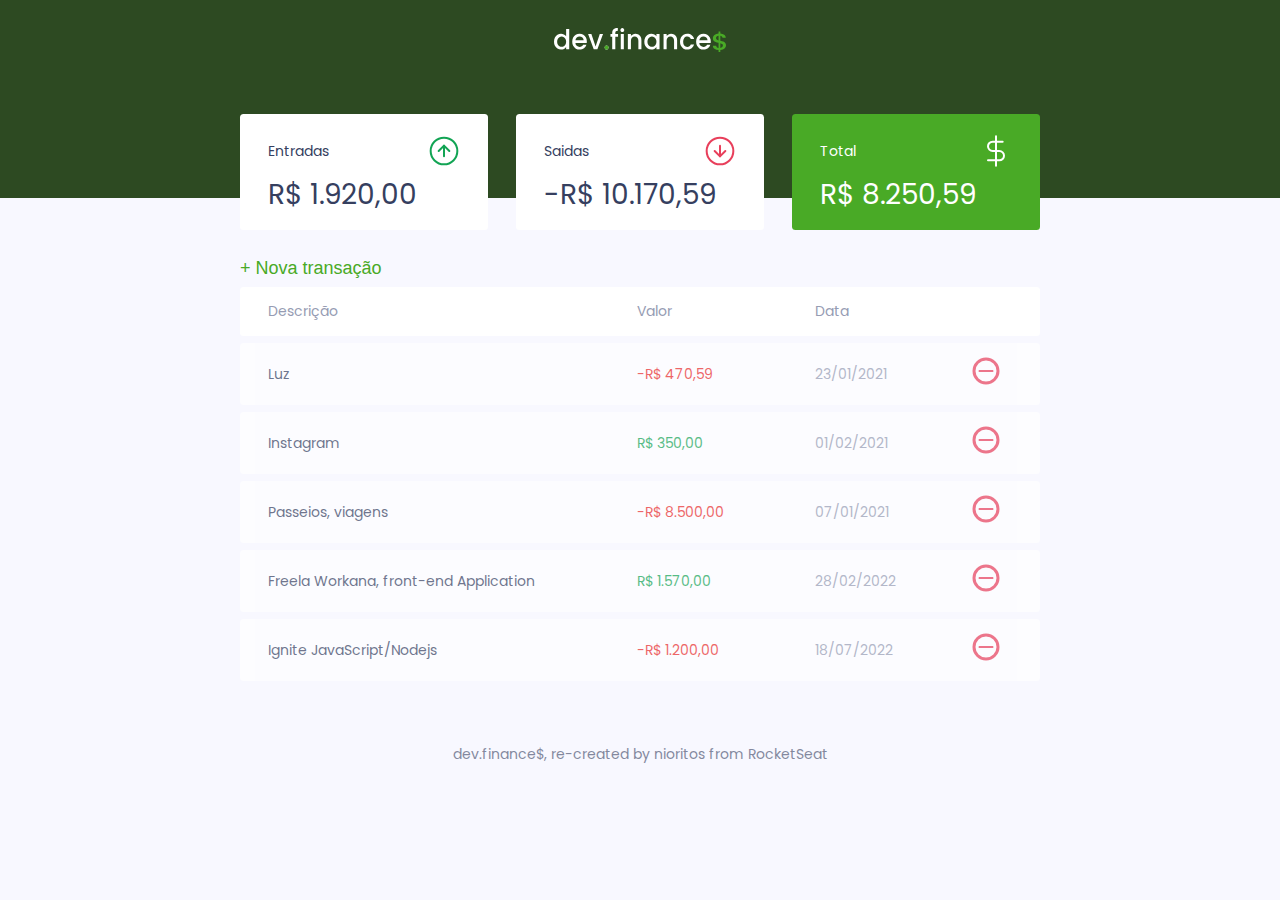
==== dev.finance$-created-by-nior-RocketSeat#3/index.html @ f214261f "uploaded the files..." ====
<!DOCTYPE html>
<html lang="pt-br">

<head>
    <meta charset="UTF-8">
    <meta http-equiv="X-UA-Compatible" content="IE=edge">
    <meta name="viewport" content="width=device-width, initial-scale=1.0">
    <title>dev.finance$</title>
    <link rel="stylesheet" href="./style.css">
</head>

<body>
    <header id="header">
        <img src="./assets/assets/logo.svg" alt="Logo Dev Finances">
    </header>

    <main class="container">
        <section id="balance">
            <h2 class="src-only">Balanço</h2>
            <div class="card">
                <h3>
                    <span>Entradas</span>
                    <img src="./assets/assets/income.svg" alt="imagem de entradas">
                </h3>
                <p id="incomedisplay">R$ 5.000,00</p>
            </div>
            <div class="card">
                <h3>
                    <span>Saidas</span>
                    <img src="./assets/assets/expense.svg" alt="imagem de saidas">
                </h3>
                <p id="expensedisplay">R$ 2.000.00</p>
            </div>
            <div class="card green">
                <h3>
                    <span>Total</span>
                    <img src="./assets/assets/total.svg" alt="imagem do total das entradas e saidas">
                </h3>
                <p id="totaldisplay">R$ 3.000,00</p>
            </div>
        </section>

        <section id="transaction">
            <h2 class="src-only">Transações</h2>

            <button class="open-modal" onclick="modal.open()">
                <a href="#" class="button new" >+ Nova transação</a>
            </button>
            <table id="data-table">
                <thead>
                    <tr>
                        <th>Descrição</th>
                        <th>Valor</th>
                        <th>Data</th>
                        <th></th>
                    </tr>
                </thead>
                <tbody>
                </tbody>
            </table>
        </section>
    </main>

    <div class="modal-overlay">
        <div class="modal">
            <div id="form">
                <div class="header-form">
                    <h2>Nova Transação</h2>
                    <button class="button-modal" onclick="modal.close()">x</button>
                </div>
                <form action="" onsubmit="Form.submit(event)">
                    <div class="input-group">
                        <label for="description" class="src-only">Descrição</label> <br>
                        <input type="text" id="description" name="description" placeholder="Descrição">
                        <p id="error-input"></p>
                    </div>
                    <div class="input-group">
                        <label for="amount" class="src-only">Valor</label> <br>
                        <input type="number" id="amount" name="amount" placeholder="0,0"> <br>
                        <small class="help">Use o sinal - (negativo) para despesas e , (vírgula) para casas
                            decimais</small>
                        <p id="error-input"></p>

                    </div>

                    <div class="input-group">
                        <label for="date" class="src-only">Descrição</label> <br>
                        <input type="date" id="date" name="date" placeholder="Data">
                    </div>

                    <div class="input-group actions">
                        <a href="" class="button cancel">Cancelar</a>
                        <button type="submit" class="button-save">Salvar</button>
                    </div>
                </form>
            </div>
        </div>
    </div>

    <footer>
        <p>dev.finance$, re-created by nioritos from RocketSeat</p>
    </footer>

    <script src="./script.js"></script>
</body>

</html>
---- dev.finance$-created-by-nior-RocketSeat#3/style.css ----
/*Variables =================*/


@import url('https://fonts.googleapis.com/css2?family=Poppins:wght@400;500;600&display=swap');

body {
    margin: 0;
    
    padding: 0;
    box-sizing: border-box;

    font-family: 'Poppins', sans-serif;
    background-color: #f8f8ff;
}

html {
    font-size: 93.755;
}

* {
    margin: 0;
    padding: 0;
}

:root {
    --background-color-page: #f8f8ff;
    --dark-blue: #363f5f;
    --green: #49aa26;
    --light-green: #3dd705;
    --red: #e92929;

    /*fonts*/

    --fonts-size-button: 18px;
}

.src-only {
    position: absolute;
    width: 1px;
    height: 1px;
    padding: 0;
    margin: -1px;
    overflow: hidden;
    clip: rect(0, 0, 0, 0);
    border-width: 0;
}

/*Titles =================*/

h2{
    margin-top: 3.2rem;
    margin-bottom: 0.8rem;
    color: var(--dark-blue);

    font-weight: normal;
}

/*Links & Buttons =================*/

.open-modal {
    border: 0;
    background-color: var(--background-color-page);
    font-size: 18px;
}

.new {
    color: var(--green);
    text-decoration: none;
}

.new:hover {
    color: var(--light-green);
}

.button.new {
    display: inline;
    margin-top: .8rem;
}

.button-save {
    font-size: var(--fonts-size-button);
    width: 100%;
    height: 60px;
    border: none;

    color: #fff;
    background-color: var(--green);
    padding: 0;

    border-radius: 0.3rem;

    cursor: pointer;
}

.button-save:hover {
    background-color: var(--light-green);
}

.button.cancel {
    font-size: var(--fonts-size-button);
    color: var(--red);
    border: 2px var(--red) solid;
    border-radius: 0.25rem;
    width: 100%;
    height: 54px;

    display: flex;
    align-items: center;
    justify-content: center;

    opacity: 0.6;
    text-decoration: none;
}

.button.cancel:hover{
    opacity: 1;
}

/*header =================*/

#header{
    background-color: #2d4a22;
    padding: 2rem 0 10rem;
    text-align: center;
}

#logo {
    font-weight: 100;
    color: #fff;
}

/*balance and container =================*/

.container {
    width: min(90vw, 800px);
    margin: auto;
}

#balance {
    margin-top: -6rem;
}

#balance h2 {
    margin-top: 0;
    color: #fff;
}

/*cards =================*/

.card {
    background: #fff;
    padding: 1.5rem 2rem;
    border-radius: 0.25rem;

    margin-bottom: 2rem;
    color: var(--dark-blue);
}

.card h3 {
    font-weight: normal;
    font-size: 1rem;

    display: flex;
    flex-direction: row;
    justify-content: space-between;
    align-items: center;
}

.card p {
    font-size: 2rem;
    line-height: 2rem;

    margin-top: 1rem;
}

.card.green {
    background-color: var(--green);
    color: white;
}

/*Table =================*/

#transaction {
    display: block;
    width: 100%;
    overflow-x: auto;
}

#data-table {
    width: 100%;
    border-spacing: 0 0.5rem;
    color: #969cb3;
}

table thead tr th:first-child,
table tbody tr td:first-child {
    border-radius: 0.25rem 0 0 0.25rem;
}

table thead tr th:last-child,
table tbody tr td:last-child{
    border-radius: 0 0.25rem 0.25rem 0 ;
}

table tbody tr {
    opacity: 0.7;
}

table th {
    background-color: #fff;

    font-weight: normal;
    padding: 1rem 2rem;

    text-align: left;
    color: #969cb3;
}

table td {
    background: white;

    padding: 1rem 2rem;

}

table tbody tr:hover{
    opacity: 1;
}

td.description {
    color: var(--dark-blue);
}

td.income {
    color: #12a454;
}

td.expense {
    color: #e92929;
}

td.neutral{
    color: #3b3b3b;
}

td.income, td.expense, td.neutral {
    min-width: 100px;
}

/*Modal =================*/

.modal-overlay {
    width: 100%;
    height: 100%;

    background-color: rgba(0,0,0,0.7);
    position: fixed;
    top: 0;
    
    display: flex;
    justify-content: center;
    align-items: center;

    opacity: 0;
    visibility: hidden;

    z-index: 999;
}

.modal-overlay.active {
    transition: 0.3s;
    opacity: 1;
    visibility: visible;
    
    z-index: 1;
}

.modal {
    background-color: #F0F2F5;
    border-radius: 0.25rem;
    padding: 2.5rem;
    position: relative;
    width: 90%;
    max-width: 500px;

    display: flex;
    justify-content: center;
    align-items: center;
}

.header-form {
    display: flex;
    flex-direction: row;
    align-items: center;
    justify-content: space-between;
}

.button-modal {
    margin-top: -0.8rem;
    border: none;
    background-color: #F0F2F5;
    font-size: 18px;
    font-weight: 400;

    cursor: pointer;
}


/*Modal form =================*/

#form {
    max-width: 500px;
}

#form h2 {
    margin-top: 0;
}

#form form input {
    border: none;
    border-radius: 0.25rem;

    padding: 1rem;

    width: 100%;
}

.input-group:nth-child(1),
.input-group:nth-child(2),
.input-group:nth-child(3){
    margin-top: -0.8rem;
}

.input-group {
    margin-top: 0.8rem;
}

.help {
    opacity: 0.4rem;
}

.input-group.actions {
    display: flex;
    justify-content: space-between;
    align-items: center;
}

.input-group.actions .button,
.input-group.actions .button-save{
    width: 48%;
}

/*footer =================*/

footer {
    text-align: center;
    padding: 4rem 0 2rem;
    color: var(--dark-blue);

    opacity: 0.6;
}


/*Responsive =================*/


@media (min-width: 800px) {
    html {
        font-size: 87.5%;
    }

    #balance {
        display: grid;
        grid-template-columns: repeat(3, 1fr);
        gap: 2rem;
    }
}
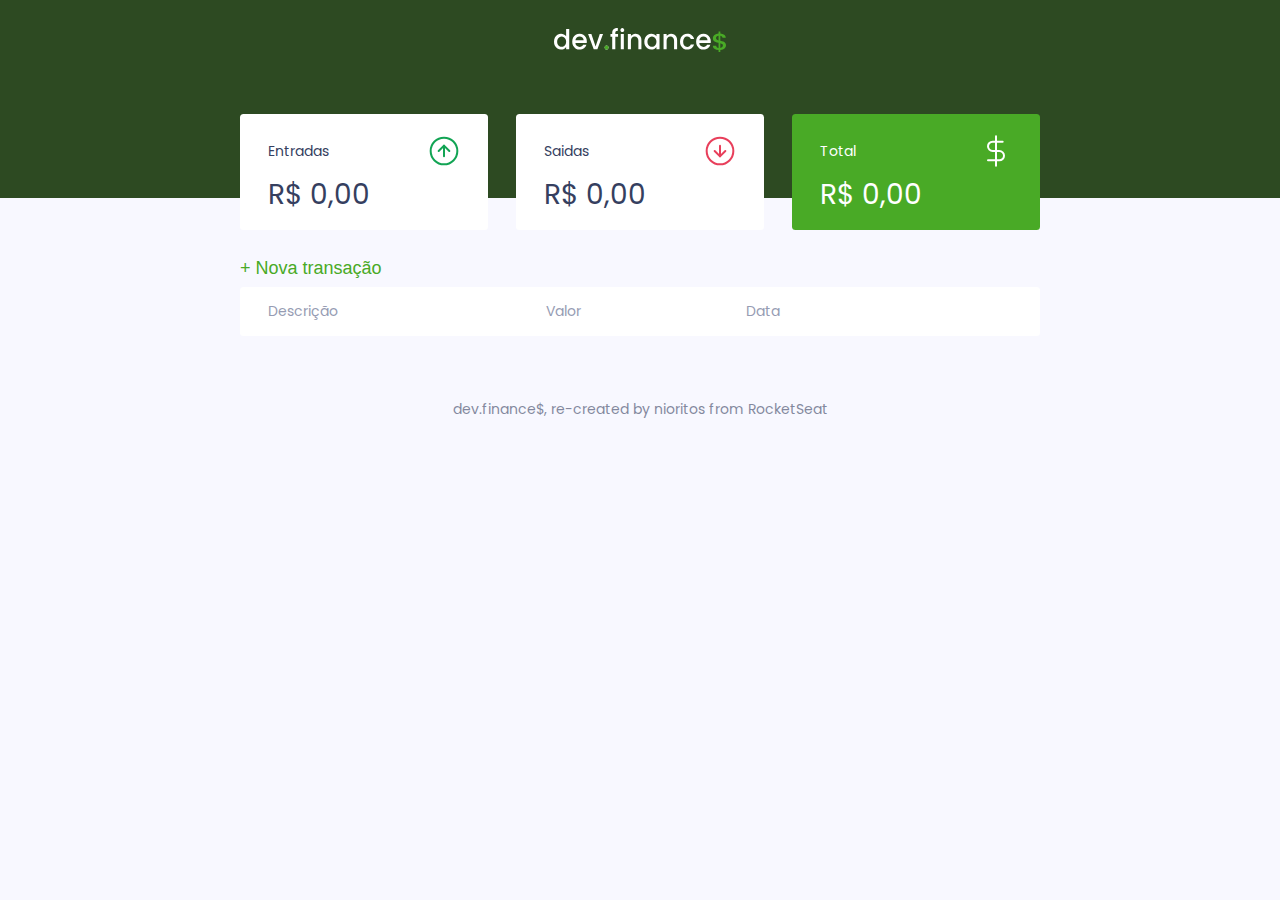
==== commit 3b09ba43: "added the last files" ====
--- a/dev.finance$-created-by-nior-RocketSeat#3/index.html
+++ b/dev.finance$-created-by-nior-RocketSeat#3/index.html
@@ -1,107 +1,116 @@
 <!DOCTYPE html>
 <html lang="pt-br">
+  <head>
+    <meta charset="UTF-8" />
+    <meta http-equiv="X-UA-Compatible" content="IE=edge" />
+    <meta name="viewport" content="width=device-width, initial-scale=1.0" />
+    <title>dev.finance$</title>
+    <link rel="stylesheet" href="./style.css" />
+  </head>
 
-<head>
-    <meta charset="UTF-8">
-    <meta http-equiv="X-UA-Compatible" content="IE=edge">
-    <meta name="viewport" content="width=device-width, initial-scale=1.0">
-    <title>dev.finance$</title>
-    <link rel="stylesheet" href="./style.css">
-</head>
-
-<body>
+  <body>
     <header id="header">
-        <img src="./assets/assets/logo.svg" alt="Logo Dev Finances">
+      <img src="./assets/assets/logo.svg" alt="Logo Dev Finances" />
     </header>
 
     <main class="container">
-        <section id="balance">
-            <h2 class="src-only">Balanço</h2>
-            <div class="card">
-                <h3>
-                    <span>Entradas</span>
-                    <img src="./assets/assets/income.svg" alt="imagem de entradas">
-                </h3>
-                <p id="incomedisplay">R$ 5.000,00</p>
-            </div>
-            <div class="card">
-                <h3>
-                    <span>Saidas</span>
-                    <img src="./assets/assets/expense.svg" alt="imagem de saidas">
-                </h3>
-                <p id="expensedisplay">R$ 2.000.00</p>
-            </div>
-            <div class="card green">
-                <h3>
-                    <span>Total</span>
-                    <img src="./assets/assets/total.svg" alt="imagem do total das entradas e saidas">
-                </h3>
-                <p id="totaldisplay">R$ 3.000,00</p>
-            </div>
-        </section>
+      <section id="balance">
+        <h2 class="src-only">Balanço</h2>
+        <div class="card">
+          <h3>
+            <span>Entradas</span>
+            <img src="./assets/assets/income.svg" alt="imagem de entradas" />
+          </h3>
+          <p id="incomedisplay">R$ 0,00</p>
+        </div>
+        <div class="card">
+          <h3>
+            <span>Saidas</span>
+            <img src="./assets/assets/expense.svg" alt="imagem de saidas" />
+          </h3>
+          <p id="expensedisplay">R$ 0,00</p>
+        </div>
+        <div class="card green">
+          <h3>
+            <span>Total</span>
+            <img
+              src="./assets/assets/total.svg"
+              alt="imagem do total das entradas e saidas"
+            />
+          </h3>
+          <p id="totaldisplay">R$ 0,00</p>
+        </div>
+      </section>
 
-        <section id="transaction">
-            <h2 class="src-only">Transações</h2>
+      <section id="transaction">
+        <h2 class="src-only">Transações</h2>
 
-            <button class="open-modal" onclick="modal.open()">
-                <a href="#" class="button new" >+ Nova transação</a>
-            </button>
-            <table id="data-table">
-                <thead>
-                    <tr>
-                        <th>Descrição</th>
-                        <th>Valor</th>
-                        <th>Data</th>
-                        <th></th>
-                    </tr>
-                </thead>
-                <tbody>
-                </tbody>
-            </table>
-        </section>
+        <button class="open-modal" onclick="modal.open()">
+          <a href="#" class="button new">+ Nova transação</a>
+        </button>
+        <table id="data-table">
+          <thead>
+            <tr>
+              <th>Descrição</th>
+              <th>Valor</th>
+              <th>Data</th>
+              <th></th>
+            </tr>
+          </thead>
+          <tbody></tbody>
+        </table>
+      </section>
     </main>
 
     <div class="modal-overlay">
-        <div class="modal">
-            <div id="form">
-                <div class="header-form">
-                    <h2>Nova Transação</h2>
-                    <button class="button-modal" onclick="modal.close()">x</button>
-                </div>
-                <form action="" onsubmit="Form.submit(event)">
-                    <div class="input-group">
-                        <label for="description" class="src-only">Descrição</label> <br>
-                        <input type="text" id="description" name="description" placeholder="Descrição">
-                        <p id="error-input"></p>
-                    </div>
-                    <div class="input-group">
-                        <label for="amount" class="src-only">Valor</label> <br>
-                        <input type="number" id="amount" name="amount" placeholder="0,0"> <br>
-                        <small class="help">Use o sinal - (negativo) para despesas e , (vírgula) para casas
-                            decimais</small>
-                        <p id="error-input"></p>
+      <div class="modal">
+        <div id="form">
+          <div class="header-form">
+            <h2>Nova Transação</h2>
+            <button class="button-modal" onclick="modal.close()">x</button>
+          </div>
+          <form action="" onsubmit="Form.submit(event)">
+            <div class="input-group">
+              <label for="description" class="src-only">Descrição</label> <br />
+              <input
+                type="text"
+                id="description"
+                name="description"
+                placeholder="Descrição"
+              />
+            </div>
+            <div class="input-group">
+              <label for="amount" class="src-only">Valor</label> <br />
+              <input
+                type="number"
+                id="amount"
+                name="amount"
+                placeholder="0,0"
+              />
+              <small class="help"
+                >Use o sinal - (negativo) para despesas e , (vírgula) para casas
+                decimais</small
+              >
+            </div>
 
-                    </div>
+            <div class="input-group">
+              <label for="date" class="src-only">Descrição</label> <br />
+              <input type="date" id="date" name="date" placeholder="Data" />
+            </div>
 
-                    <div class="input-group">
-                        <label for="date" class="src-only">Descrição</label> <br>
-                        <input type="date" id="date" name="date" placeholder="Data">
-                    </div>
-
-                    <div class="input-group actions">
-                        <a href="" class="button cancel">Cancelar</a>
-                        <button type="submit" class="button-save">Salvar</button>
-                    </div>
-                </form>
+            <div class="input-group actions">
+              <a href="" class="button cancel">Cancelar</a>
+              <button type="submit" class="button-save">Salvar</button>
             </div>
+          </form>
         </div>
+      </div>
     </div>
 
     <footer>
-        <p>dev.finance$, re-created by nioritos from RocketSeat</p>
+      <p>dev.finance$, re-created by nioritos from RocketSeat</p>
     </footer>
 
     <script src="./script.js"></script>
-</body>
-
-</html>+  </body>
+</html>
--- a/dev.finance$-created-by-nior-RocketSeat#3/style.css
+++ b/dev.finance$-created-by-nior-RocketSeat#3/style.css
@@ -247,6 +247,10 @@
     min-width: 100px;
 }
 
+.remove-transaction {
+    cursor: pointer;
+}
+
 /*Modal =================*/
 
 .modal-overlay {
@@ -278,10 +282,10 @@
 .modal {
     background-color: #F0F2F5;
     border-radius: 0.25rem;
-    padding: 2.5rem;
+    padding: 2.3rem;
     position: relative;
-    width: 90%;
-    max-width: 500px;
+    width: 100%;
+    max-width: 600px;
 
     display: flex;
     justify-content: center;
@@ -309,7 +313,8 @@
 /*Modal form =================*/
 
 #form {
-    max-width: 500px;
+
+    max-width: 450px;
 }
 
 #form h2 {
@@ -335,8 +340,14 @@
     margin-top: 0.8rem;
 }
 
+.input-error {
+    color: var(--dark-blue);
+    font-size: 13px;
+    font-weight: 100;
+}
+
 .help {
-    opacity: 0.4rem;
+    opacity: 0.4;
 }
 
 .input-group.actions {
